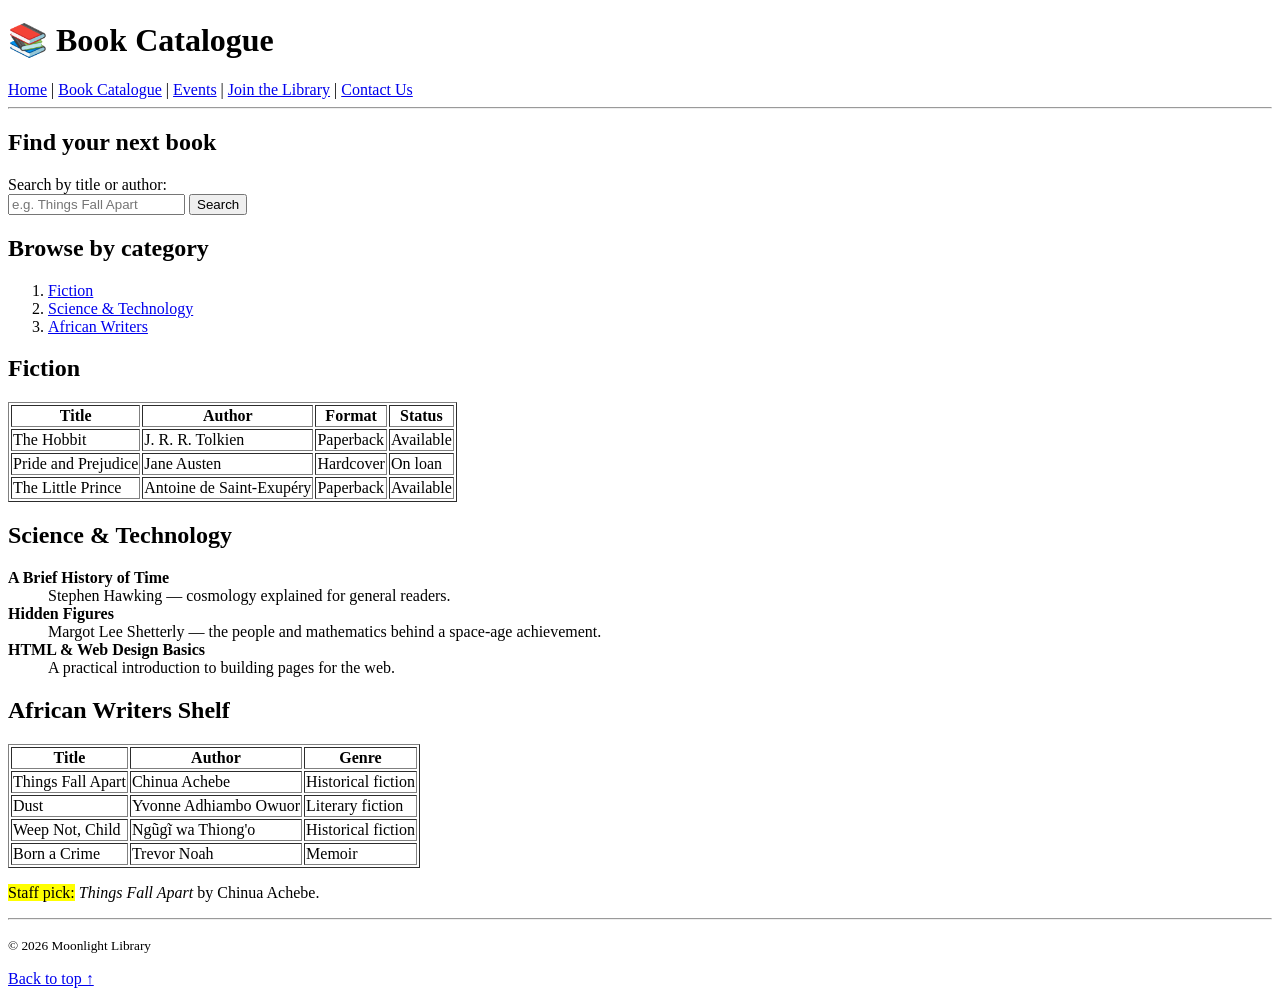
==== catalogue.html @ 2dab4f02 "Create Moonlight Library HTML website" ====
<!DOCTYPE html>
<html lang="en">
<head>
  <meta charset="UTF-8">
  <meta name="viewport" content="width=device-width, initial-scale=1.0">
  <meta name="description" content="Browse books available at Moonlight Library.">
  <title>Moonlight Library | Book Catalogue</title>
</head>
<body>
  <header id="top">
    <h1>📚 Book Catalogue</h1>
    <nav aria-label="Main navigation">
      <a href="index.html">Home</a> |
      <a href="catalogue.html" aria-current="page">Book Catalogue</a> |
      <a href="events.html">Events</a> |
      <a href="membership.html">Join the Library</a> |
      <a href="contact.html">Contact Us</a>
    </nav>
    <hr>
  </header>

  <main>
    <section>
      <h2>Find your next book</h2>
      <form action="catalogue.html" method="get">
        <p>
          <label for="search">Search by title or author:</label><br>
          <input type="search" id="search" name="q" placeholder="e.g. Things Fall Apart">
          <button type="submit">Search</button>
        </p>
      </form>
    </section>

    <section>
      <h2>Browse by category</h2>
      <ol>
        <li><a href="#fiction">Fiction</a></li>
        <li><a href="#knowledge">Science &amp; Technology</a></li>
        <li><a href="#featured">African Writers</a></li>
      </ol>
    </section>

    <section id="fiction">
      <h2>Fiction</h2>
      <table border="1">
        <thead><tr><th scope="col">Title</th><th scope="col">Author</th><th scope="col">Format</th><th scope="col">Status</th></tr></thead>
        <tbody>
          <tr><td>The Hobbit</td><td>J. R. R. Tolkien</td><td>Paperback</td><td>Available</td></tr>
          <tr><td>Pride and Prejudice</td><td>Jane Austen</td><td>Hardcover</td><td>On loan</td></tr>
          <tr><td>The Little Prince</td><td>Antoine de Saint-Exupéry</td><td>Paperback</td><td>Available</td></tr>
        </tbody>
      </table>
    </section>

    <section id="knowledge">
      <h2>Science &amp; Technology</h2>
      <dl>
        <dt><strong>A Brief History of Time</strong></dt><dd>Stephen Hawking — cosmology explained for general readers.</dd>
        <dt><strong>Hidden Figures</strong></dt><dd>Margot Lee Shetterly — the people and mathematics behind a space-age achievement.</dd>
        <dt><strong>HTML &amp; Web Design Basics</strong></dt><dd>A practical introduction to building pages for the web.</dd>
      </dl>
    </section>

    <section id="featured">
      <h2>African Writers Shelf</h2>
      <table border="1">
        <thead><tr><th scope="col">Title</th><th scope="col">Author</th><th scope="col">Genre</th></tr></thead>
        <tbody>
          <tr><td>Things Fall Apart</td><td>Chinua Achebe</td><td>Historical fiction</td></tr>
          <tr><td>Dust</td><td>Yvonne Adhiambo Owuor</td><td>Literary fiction</td></tr>
          <tr><td>Weep Not, Child</td><td>Ngũgĩ wa Thiong'o</td><td>Historical fiction</td></tr>
          <tr><td>Born a Crime</td><td>Trevor Noah</td><td>Memoir</td></tr>
        </tbody>
      </table>
      <p><mark>Staff pick:</mark> <cite>Things Fall Apart</cite> by Chinua Achebe.</p>
    </section>
  </main>

  <footer>
    <hr>
    <p><small>&copy; 2026 Moonlight Library</small></p>
    <p><a href="#top">Back to top ↑</a></p>
  </footer>
</body>
</html>
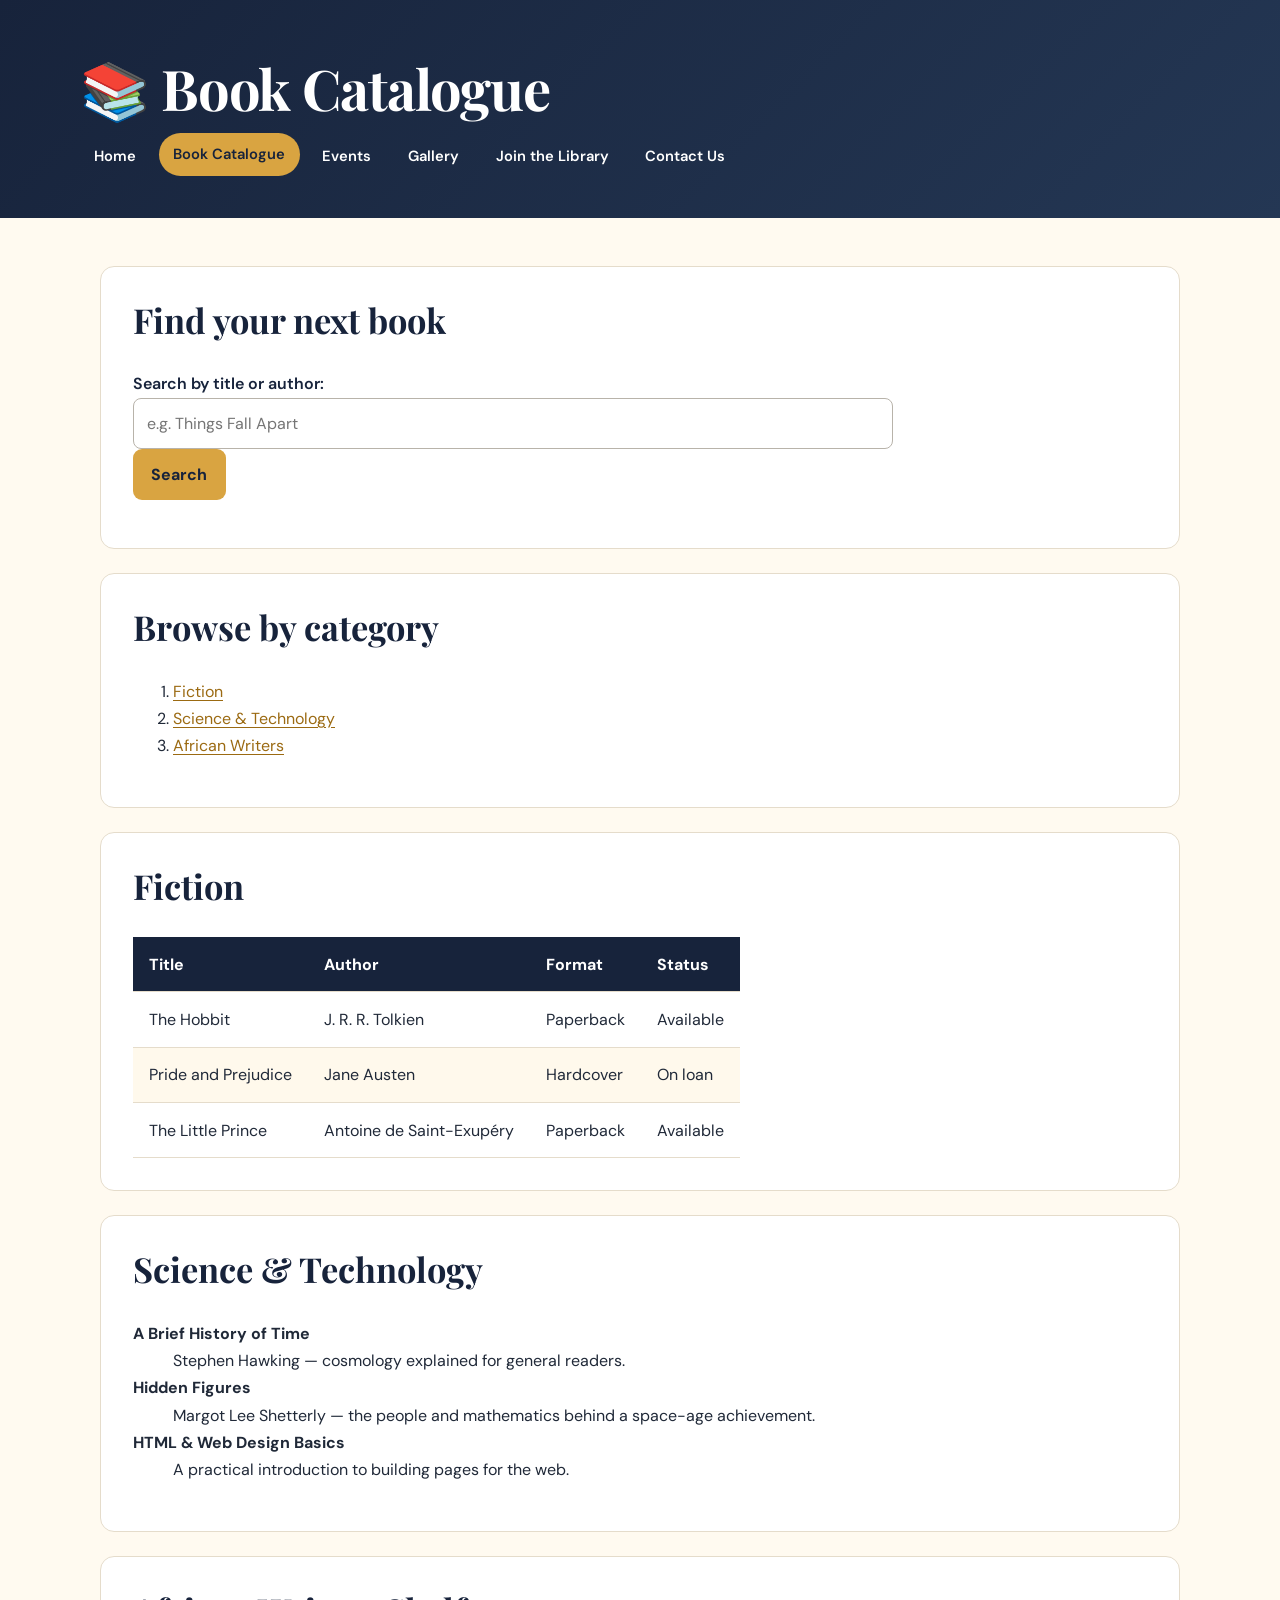
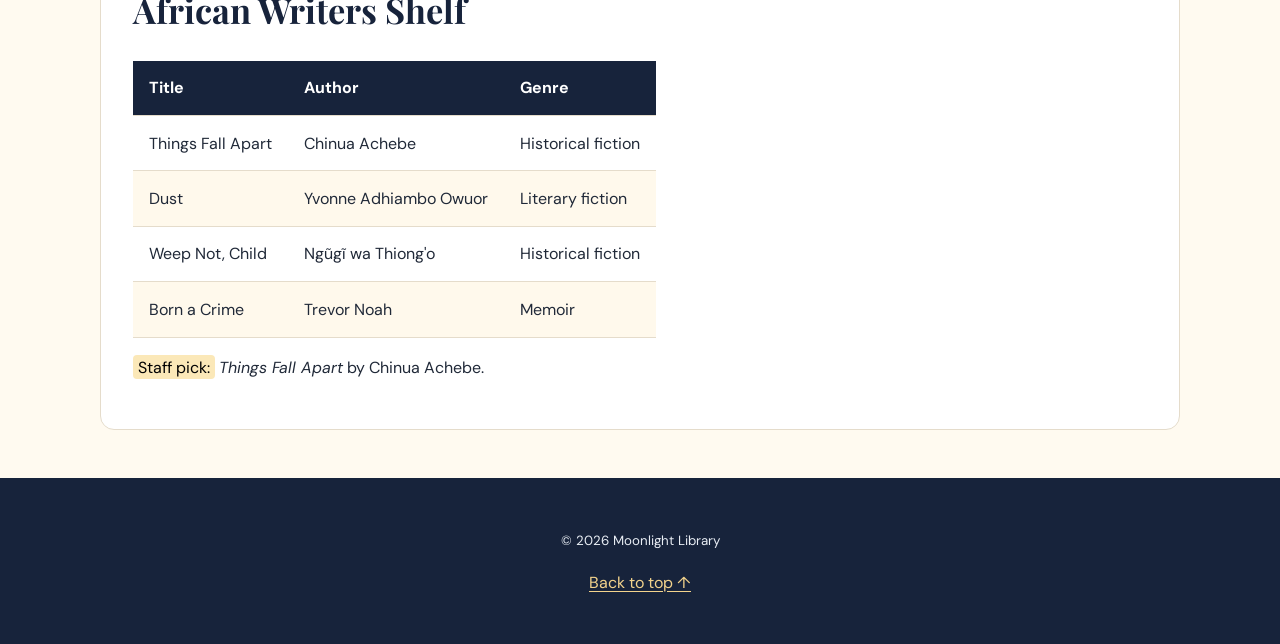
==== commit 7f09a4b9: "Add responsive CSS styling and flip-card gallery" ====
--- a/catalogue.html
+++ b/catalogue.html
@@ -4,16 +4,18 @@
   <meta charset="UTF-8">
   <meta name="viewport" content="width=device-width, initial-scale=1.0">
   <meta name="description" content="Browse books available at Moonlight Library.">
+  <link rel="stylesheet" href="csslab.css">
   <title>Moonlight Library | Book Catalogue</title>
 </head>
 <body>
   <header id="top">
     <h1>📚 Book Catalogue</h1>
     <nav aria-label="Main navigation">
-      <a href="index.html">Home</a> |
-      <a href="catalogue.html" aria-current="page">Book Catalogue</a> |
-      <a href="events.html">Events</a> |
-      <a href="membership.html">Join the Library</a> |
+      <a href="index.html">Home</a>
+      <a href="catalogue.html" aria-current="page">Book Catalogue</a>
+      <a href="events.html">Events</a>
+      <a href="gallery.html">Gallery</a>
+      <a href="membership.html">Join the Library</a>
       <a href="contact.html">Contact Us</a>
     </nav>
     <hr>
@@ -42,7 +44,7 @@
 
     <section id="fiction">
       <h2>Fiction</h2>
-      <table border="1">
+      <table>
         <thead><tr><th scope="col">Title</th><th scope="col">Author</th><th scope="col">Format</th><th scope="col">Status</th></tr></thead>
         <tbody>
           <tr><td>The Hobbit</td><td>J. R. R. Tolkien</td><td>Paperback</td><td>Available</td></tr>
@@ -63,7 +65,7 @@
 
     <section id="featured">
       <h2>African Writers Shelf</h2>
-      <table border="1">
+      <table>
         <thead><tr><th scope="col">Title</th><th scope="col">Author</th><th scope="col">Genre</th></tr></thead>
         <tbody>
           <tr><td>Things Fall Apart</td><td>Chinua Achebe</td><td>Historical fiction</td></tr>
--- a/csslab.css
+++ b/csslab.css
@@ -0,0 +1,409 @@
+@import url('https://fonts.googleapis.com/css2?family=DM+Sans:wght@400;500;600;700&family=Playfair+Display:wght@600;700&display=swap');
+
+:root {
+  --navy: #17233b;
+  --navy-light: #243754;
+  --gold: #d9a441;
+  --gold-dark: #9b6a12;
+  --cream: #fffaf0;
+  --paper: #ffffff;
+  --ink: #202938;
+  --muted: #667085;
+  --line: #e5dccb;
+  --success: #237a57;
+  --shadow: 0 12px 30px rgba(23, 35, 59, 0.12);
+  --radius: 14px;
+}
+
+* {
+  box-sizing: border-box;
+}
+
+html {
+  scroll-behavior: smooth;
+}
+
+body {
+  margin: 0;
+  background: var(--cream);
+  color: var(--ink);
+  font-family: "DM Sans", Arial, sans-serif;
+  font-size: 1rem;
+  line-height: 1.7;
+}
+
+a {
+  color: var(--gold-dark);
+  text-underline-offset: 3px;
+}
+
+a:hover {
+  color: var(--navy);
+}
+
+a:focus-visible,
+button:focus-visible,
+input:focus-visible,
+select:focus-visible,
+textarea:focus-visible,
+summary:focus-visible {
+  outline: 3px solid var(--gold);
+  outline-offset: 3px;
+}
+
+header {
+  background: linear-gradient(135deg, var(--navy), var(--navy-light));
+  color: white;
+  padding: 2.5rem max(1.25rem, calc((100% - 1120px) / 2));
+}
+
+header h1 {
+  margin: 0;
+  font-family: "Playfair Display", Georgia, serif;
+  font-size: clamp(2rem, 5vw, 3.5rem);
+  letter-spacing: -0.02em;
+}
+
+header > p {
+  margin: 0.35rem 0 1.5rem;
+  color: #f3dfb6;
+}
+
+header hr,
+footer hr {
+  display: none;
+}
+
+nav {
+  display: flex;
+  flex-wrap: wrap;
+  gap: 0.5rem;
+  align-items: center;
+}
+
+nav a {
+  border-radius: 999px;
+  color: white;
+  font-size: 0.92rem;
+  font-weight: 600;
+  padding: 0.55rem 0.9rem;
+  text-decoration: none;
+  transition: background-color 180ms ease, color 180ms ease, transform 180ms ease;
+}
+
+nav a:hover,
+nav a[aria-current="page"] {
+  background: var(--gold);
+  color: var(--navy);
+  transform: translateY(-2px);
+}
+
+main {
+  display: grid;
+  gap: 1.5rem;
+  margin: 0 auto;
+  max-width: 1120px;
+  padding: 3rem 1.25rem;
+}
+
+section,
+aside,
+article {
+  background: var(--paper);
+  border: 1px solid var(--line);
+  border-radius: var(--radius);
+}
+
+section,
+aside {
+  padding: clamp(1.25rem, 4vw, 2rem);
+}
+
+article {
+  margin-top: 1rem;
+  padding: 1.25rem;
+  transition: box-shadow 180ms ease, transform 180ms ease;
+}
+
+article:hover {
+  box-shadow: var(--shadow);
+  transform: translateY(-3px);
+}
+
+h2,
+h3 {
+  color: var(--navy);
+  font-family: "Playfair Display", Georgia, serif;
+  line-height: 1.25;
+}
+
+h2 {
+  margin-top: 0;
+  font-size: clamp(1.55rem, 3vw, 2.15rem);
+}
+
+h3 {
+  margin-top: 0;
+}
+
+mark {
+  background: #fbe8b8;
+  border-radius: 4px;
+  padding: 0.1rem 0.3rem;
+}
+
+table {
+  border-collapse: collapse;
+  display: block;
+  overflow-x: auto;
+  width: 100%;
+}
+
+caption {
+  color: var(--muted);
+  font-weight: 600;
+  margin-bottom: 0.75rem;
+  text-align: left;
+}
+
+th,
+td {
+  border-bottom: 1px solid var(--line);
+  padding: 0.85rem 1rem;
+  text-align: left;
+}
+
+th {
+  background: var(--navy);
+  color: white;
+}
+
+tbody tr:nth-child(even) {
+  background: #fff9ec;
+}
+
+tbody tr:hover {
+  background: #f8edcf;
+}
+
+form {
+  max-width: 760px;
+}
+
+fieldset {
+  border: 1px solid var(--line);
+  border-radius: var(--radius);
+  margin: 0 0 1.25rem;
+  padding: 1.5rem;
+}
+
+legend {
+  color: var(--navy);
+  font-family: "Playfair Display", Georgia, serif;
+  font-size: 1.25rem;
+  font-weight: 700;
+  padding: 0 0.5rem;
+}
+
+label {
+  color: var(--navy);
+  font-weight: 600;
+}
+
+input,
+select,
+textarea {
+  background: white;
+  border: 1px solid #b8b3aa;
+  border-radius: 8px;
+  color: var(--ink);
+  font: inherit;
+  max-width: 100%;
+  padding: 0.7rem 0.8rem;
+  width: 100%;
+}
+
+input[type="radio"],
+input[type="checkbox"] {
+  accent-color: var(--gold-dark);
+  margin-right: 0.45rem;
+  width: auto;
+}
+
+input[type="range"] {
+  accent-color: var(--gold-dark);
+}
+
+textarea {
+  resize: vertical;
+}
+
+button,
+.button {
+  background: var(--gold);
+  border: 0;
+  border-radius: 9px;
+  color: var(--navy);
+  cursor: pointer;
+  display: inline-block;
+  font: inherit;
+  font-weight: 700;
+  padding: 0.75rem 1.15rem;
+  text-decoration: none;
+  transition: background-color 180ms ease, box-shadow 180ms ease, transform 180ms ease;
+}
+
+button:hover,
+.button:hover {
+  background: #eab754;
+  box-shadow: 0 6px 14px rgba(155, 106, 18, 0.25);
+  color: var(--navy);
+  transform: translateY(-2px);
+}
+
+button[type="reset"] {
+  background: #e8e9ec;
+  color: var(--ink);
+}
+
+details {
+  border-bottom: 1px solid var(--line);
+  padding: 0.85rem 0;
+}
+
+summary {
+  color: var(--navy);
+  cursor: pointer;
+}
+
+.gallery-intro {
+  text-align: center;
+}
+
+.gallery-grid {
+  display: grid;
+  gap: 1.5rem;
+  grid-template-columns: repeat(3, minmax(0, 1fr));
+  perspective: 1000px;
+}
+
+.flip-card {
+  background: transparent;
+  border: 0;
+  height: 340px;
+  padding: 0;
+  perspective: 1000px;
+}
+
+.flip-card-inner {
+  height: 100%;
+  position: relative;
+  transform-style: preserve-3d;
+  transition: transform 700ms ease;
+  width: 100%;
+}
+
+.flip-card:hover .flip-card-inner,
+.flip-card:focus-within .flip-card-inner {
+  transform: rotateY(180deg);
+}
+
+.flip-card-front,
+.flip-card-back {
+  backface-visibility: hidden;
+  border-radius: var(--radius);
+  box-shadow: var(--shadow);
+  height: 100%;
+  overflow: hidden;
+  position: absolute;
+  width: 100%;
+}
+
+.flip-card-front {
+  background: white;
+}
+
+.flip-card-front img {
+  height: 270px;
+  object-fit: cover;
+  width: 100%;
+}
+
+.flip-card-front figcaption {
+  color: var(--navy);
+  font-family: "Playfair Display", Georgia, serif;
+  font-size: 1.1rem;
+  font-weight: 700;
+  padding: 0.85rem;
+  text-align: center;
+}
+
+.flip-card-back {
+  align-items: center;
+  background: linear-gradient(135deg, var(--navy), var(--navy-light));
+  color: white;
+  display: flex;
+  flex-direction: column;
+  justify-content: center;
+  padding: 2rem;
+  text-align: center;
+  transform: rotateY(180deg);
+}
+
+.flip-card-back h2 {
+  color: var(--gold);
+}
+
+footer {
+  background: var(--navy);
+  color: #e8edf4;
+  padding: 2rem 1.25rem;
+  text-align: center;
+}
+
+footer a {
+  color: #f3d38c;
+}
+
+@media (max-width: 800px) {
+  .gallery-grid {
+    grid-template-columns: repeat(2, minmax(0, 1fr));
+  }
+}
+
+@media (max-width: 560px) {
+  header {
+    padding-top: 1.75rem;
+  }
+
+  nav {
+    align-items: stretch;
+    flex-direction: column;
+  }
+
+  nav a {
+    text-align: center;
+  }
+
+  main {
+    padding: 1.5rem 0.8rem;
+  }
+
+  section,
+  aside {
+    padding: 1.15rem;
+  }
+
+  .gallery-grid {
+    grid-template-columns: 1fr;
+  }
+}
+
+@media (prefers-reduced-motion: reduce) {
+  *,
+  *::before,
+  *::after {
+    scroll-behavior: auto;
+    transition-duration: 0.01ms !important;
+  }
+}
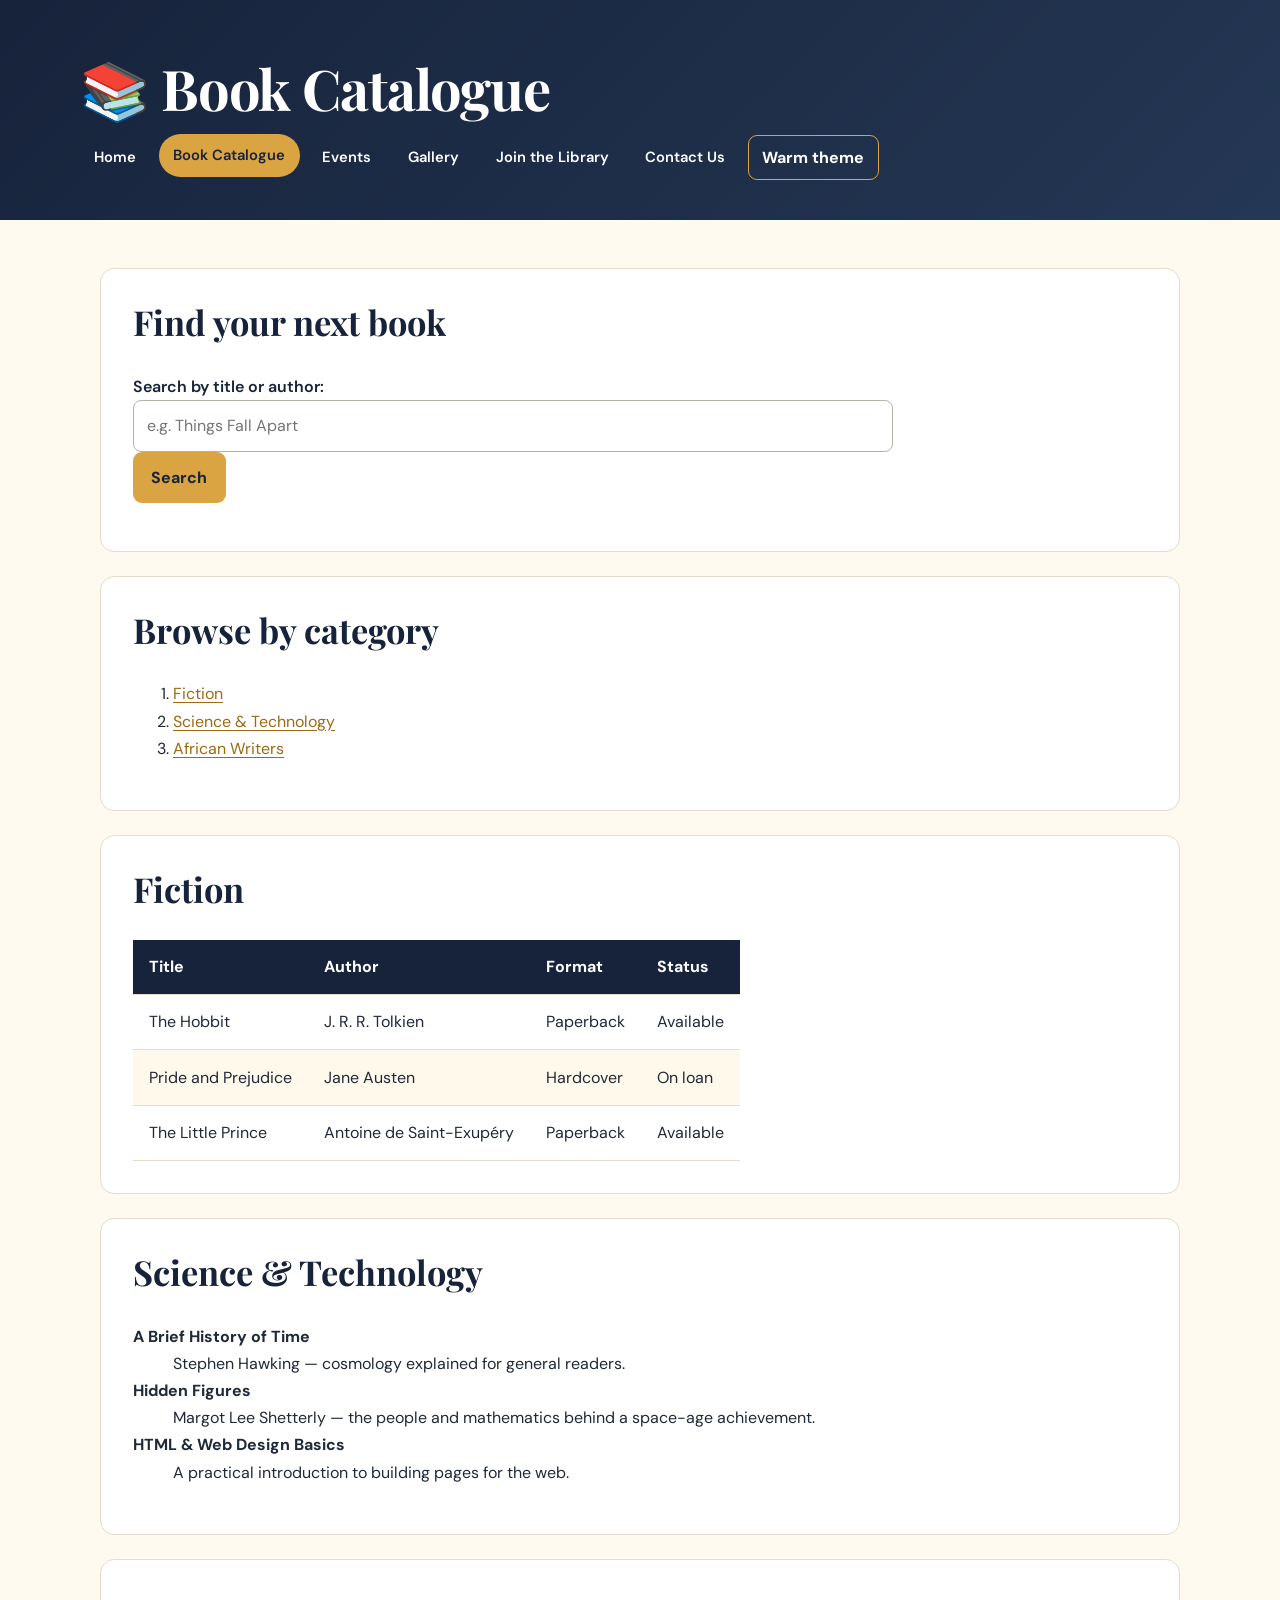
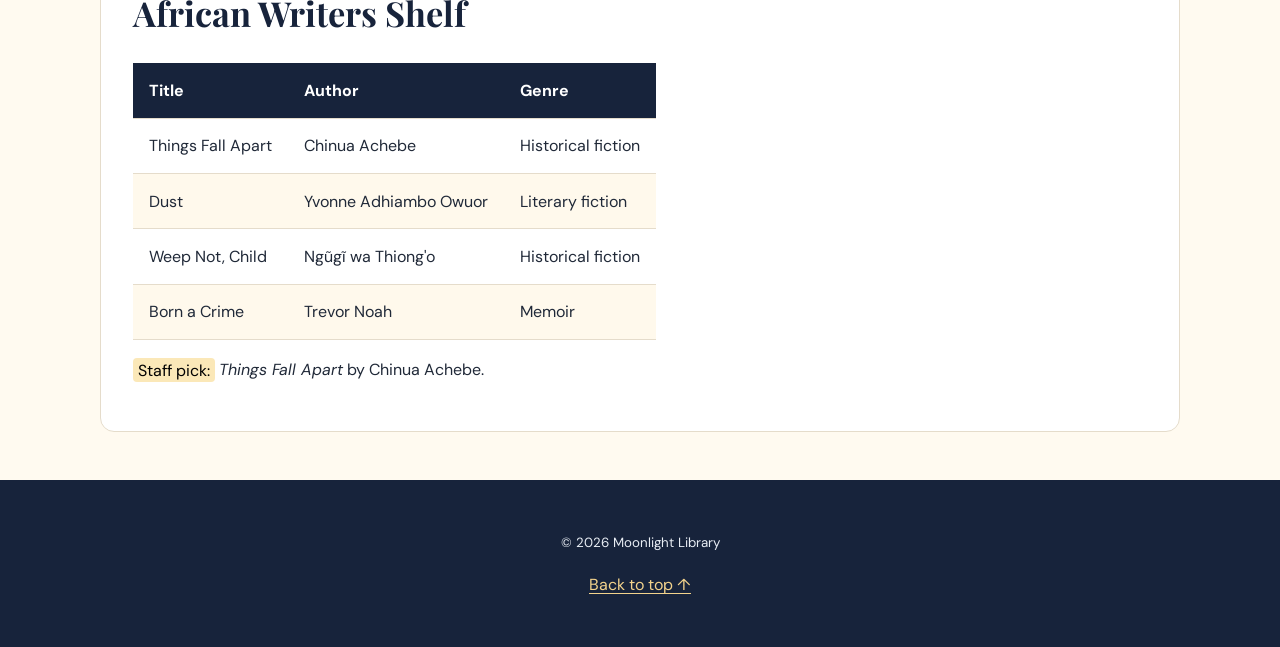
==== commit 0265ab0a: "Add JavaScript interactivity and form validation" ====
--- a/catalogue.html
+++ b/catalogue.html
@@ -5,6 +5,7 @@
   <meta name="viewport" content="width=device-width, initial-scale=1.0">
   <meta name="description" content="Browse books available at Moonlight Library.">
   <link rel="stylesheet" href="csslab.css">
+  <script src="script.js" defer></script>
   <title>Moonlight Library | Book Catalogue</title>
 </head>
 <body>
--- a/csslab.css
+++ b/csslab.css
@@ -407,3 +407,77 @@
     transition-duration: 0.01ms !important;
   }
 }
+
+/* JavaScript-enhanced states */
+.theme-button {
+  background: transparent;
+  border: 1px solid var(--gold);
+  color: white;
+  padding: 0.5rem 0.85rem;
+}
+
+.theme-button:hover {
+  color: var(--navy);
+}
+
+.warm-theme {
+  --navy: #4f2f23;
+  --navy-light: #714733;
+  --gold: #f1b95b;
+  --gold-dark: #8c5218;
+  --cream: #fff5e6;
+  --line: #e6cfb4;
+}
+
+.welcome-panel {
+  background: linear-gradient(135deg, #fff, #fff0c9);
+  border-left: 7px solid var(--gold);
+}
+
+.is-hidden {
+  display: none;
+}
+
+.content-highlight {
+  color: var(--success);
+  font-weight: 700;
+}
+
+.form-message {
+  border-radius: 8px;
+  margin-bottom: 1rem;
+  padding: 0;
+}
+
+.error-message,
+.success-message {
+  border: 1px solid;
+  padding: 0.75rem 1rem;
+}
+
+.error-message {
+  background: #fff0f0;
+  border-color: #c63838;
+  color: #8b1e1e;
+}
+
+.success-message {
+  background: #eaf8f1;
+  border-color: var(--success);
+  color: #185e42;
+}
+
+.input-error {
+  border-color: #c63838;
+  box-shadow: 0 0 0 3px rgba(198, 56, 56, 0.15);
+}
+
+.selected-card .flip-card-front,
+.selected-card .flip-card-back {
+  box-shadow: 0 0 0 5px var(--gold), var(--shadow);
+}
+
+.status-message {
+  margin: 1rem auto 0;
+  max-width: 650px;
+}
